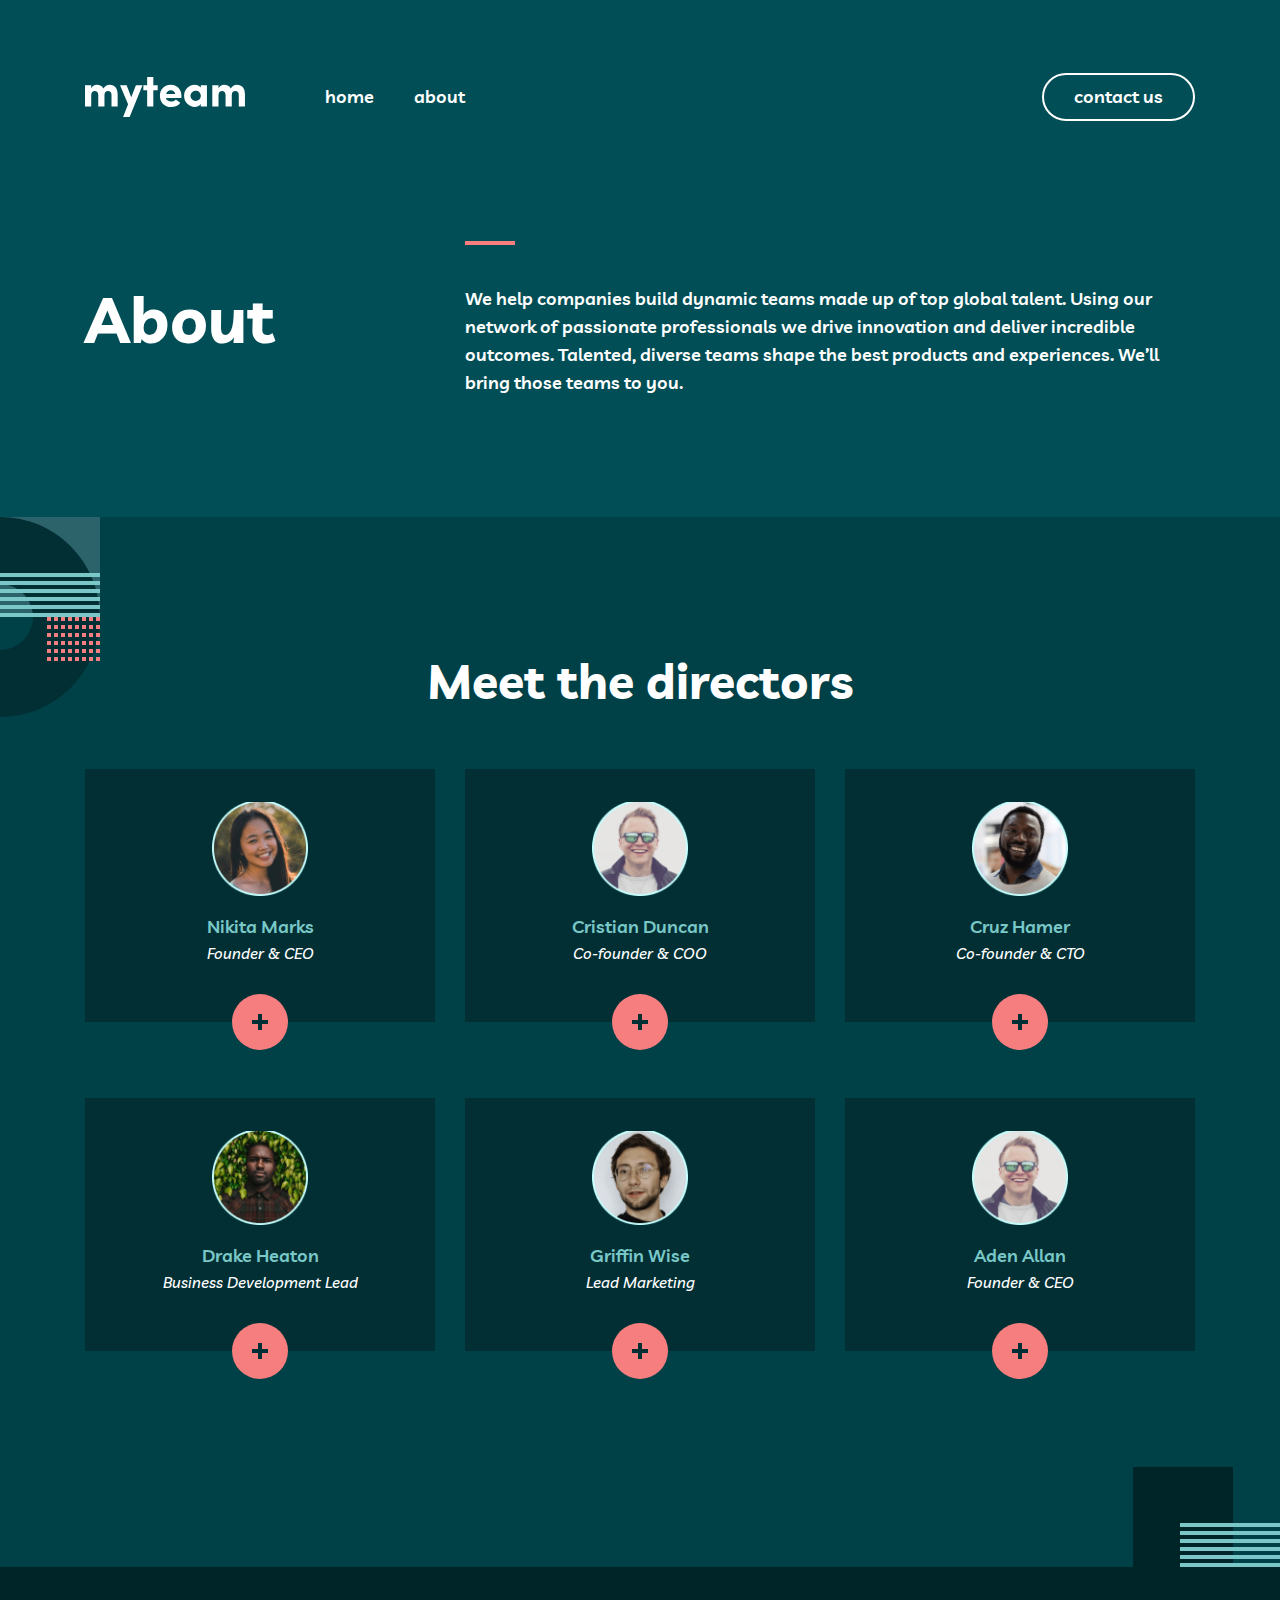
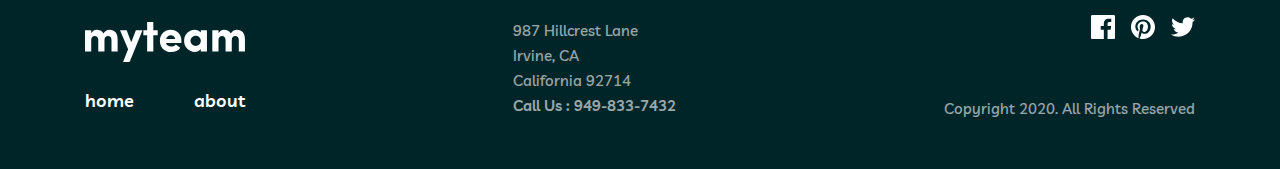
==== about.html @ 918272e1 "home an dabout done" ====
<!DOCTYPE html>
<html lang="en">
<head>
  <meta charset="UTF-8">
  <meta name="viewport" content="width=device-width, initial-scale=1.0">
  <link rel="stylesheet" href="css/styles.css">
  <title>myteam_about</title>
</head>
<body>
  <header class="site-header">
    <div class="container site-header__container">
      <a class="logo site-header__logo" href="index.html">
        <img class="logo__img" src="img/logo.svg" alt="my team logo" width="160" height="40">
      </a>

      <div class="site-header__opened-box">
        <nav class="sitenav">
          <ul class="sitenav__list">
            <li class="sitenav__item">
              <a href="index.html" class="sitenav__link">home</a>
            </li>
            <li class="sitenav__item">
              <a href="about.html" class="sitenav__link">about</a>
            </li>
          </ul>

          <a href="#" class="button button--light sitenav__contact-button">contact us</a>
        </nav>
      </div>

      <button class="site-header__humburger-button"></button>


    </div>

  </header>



<main class="site-main">
<section class="about-hero">
   <div class="container about-hero__container">
    <h2 class="about-hero__heading">About</h2>
    <p class="about-hero__text">We help companies build dynamic teams made up of top global talent. Using our network of passionate professionals we drive innovation and deliver incredible outcomes. Talented, diverse teams shape the best products and experiences. We’ll bring those teams to you.</p>
   </div>

</section>

<section class="directors">
<div class="container directors__container">
  <h2 class="directors__heading">Meet the directors</h2>

<ul class="directors__list">
<li class="directors__item director director--nikita">
  <p class="director__name">Nikita Marks</p>
  <p class="director__job">Founder & CEO</p>

  <div class="director__info">
    <p class="director__name director__name--info">Nikita Marks</p>
    <blockquote class="director__text">“Empowered teams create truly amazing products. Set the north star and let them follow it.”</blockquote>
    <ul class="director__socials-list">
      <li class="director__socials-item">
        <a href="#" class="director__socials-link">
        <img class="director__socials-img" src="img/twitter.svg" alt="twitter" width="24" height="20">
      </a>
    </li>
      <li class="director__socials-item">
        <a href="#" class="director__socials-link">
          <img class="director__socials-img" src="img/in.svg" alt="in" width="20" height="20">
        </a>
      </li>
    </ul>
  </div>
  <button class="director__button" aria-label="opening and closing button"></button>
</li>

<li class="directors__item director director--cristian">
  <p class="director__name">Cristian Duncan</p>
  <p class="director__job">Co-founder & COO</p>

  <div class="director__info">
    <p class="director__name director__name--info">Cristian Duncan</p>
    <blockquote class="director__text">“Empowered teams create truly amazing products. Set the north star and let them follow it.”</blockquote>
    <ul class="director__socials-list">
      <li class="director__socials-item">
        <a href="#" class="director__socials-link">
        <img class="director__socials-img" src="img/twitter.svg" alt="twitter" width="24" height="20">
      </a>
    </li>
      <li class="director__socials-item">
        <a href="#" class="director__socials-link">
          <img class="director__socials-img" src="img/in.svg" alt="in" width="20" height="20">
        </a>
      </li>
   </ul>
  </div>
  <button class="director__button" aria-label="opening and closing button"></button>
</li>

<li class="directors__item director director--cruz">
 <p class="director__name">Cruz Hamer</p>
  <p class="director__job">Co-founder & CTO</p>

  <div class="director__info">
    <p class="director__name director__name--info">Cruz Hamer</p>
    <blockquote class="director__text">“Empowered teams create truly amazing products. Set the north star and let them follow it.”</blockquote>
    <ul class="director__socials-list">
      <li class="director__socials-item">
        <a href="#" class="director__socials-link">
          <img class="director__socials-img" src="img/twitter.svg" alt="twitter" width="24" height="20">
        </a>
    </li>
      <li class="director__socials-item">
        <a href="#" class="director__socials-link">
          <img class="director__socials-img" src="img/in.svg" alt="in" width="20" height="20">
        </a>
      </li>
    </ul>
  </div>
  <button class="director__button" aria-label="opening and closing button"></button>
</li>

<li class="directors__item director director--drake">
  <p class="director__name">Drake Heaton</p>
  <p class="director__job">Business Development Lead</p>

  <div class="director__info">
    <p class="director__name director__name--info">Drake Heaton</p>
    <blockquote class="director__text">“Empowered teams create truly amazing products. Set the north star and let them follow it.”</blockquote>
    <ul class="director__socials-list">
      <li class="director__socials-item">
        <a href="#" class="director__socials-link">
          <img class="director__socials-img" src="img/twitter.svg" alt="twitter" width="24" height="20">
        </a>
      </li>
      <li class="director__socials-item">
        <a href="#" class="director__socials-link">
          <img class="director__socials-img" src="img/in.svg" alt="in" width="20" height="20">
        </a>
      </li>
    </ul>
  </div>
  <button class="director__button" aria-label="opening and closing button"></button>
</li>

<li class="directors__item director director--griffin">
  <p class="director__name">Griffin Wise</p>
  <p class="director__job">Lead Marketing</p>

  <div class="director__info">
    <p class="director__name director__name--info">Griffin Wise</p>
    <blockquote class="director__text">“Empowered teams create truly amazing products. Set the north star and let them follow it.”</blockquote>
    <ul class="director__socials-list">
      <li class="director__socials-item">
        <a href="#" class="director__socials-link">
          <img class="director__socials-img" src="img/twitter.svg" alt="twitter" width="24" height="20">
        </a>
      </li>
      <li class="director__socials-item">
        <a href="#" class="director__socials-link">
          <img class="director__socials-img" src="img/in.svg" alt="in" width="20" height="20">
        </a>
      </li>
    </ul>
  </div>
  <button class="director__button" aria-label="opening and closing button"></button>
</li>

<li class="directors__item director director--aden">
 <p class="director__name">Aden Allan</p>
  <p class="director__job">Founder & CEO</p>

  <div class="director__info">
    <p class="director__name director__name--info">Aden Allan</p>
    <blockquote class="director__text">“Empowered teams create truly amazing products. Set the north star and let them follow it.”</blockquote>
    <ul class="director__socials-list">
      <li class="director__socials-item">
      <a href="#" class="director__socials-link">
        <img class="director__socials-img" src="img/twitter.svg" alt="twitter" width="24" height="20">
      </a>
     </li>
     <li class="director__socials-item">
       <a href="#" class="director__socials-link">
         <img class="director__socials-img" src="img/in.svg" alt="in" width="20" height="20">
       </a>
     </li>
    </ul>
  </div>
  <button class="director__button" aria-label="opening and closing button"></button>
</li>
</ul>
</div>
</section>
</main>



  <footer class="site-footer">
    <div class="container site-footer__container">
      <div class="site-footer__left">
        <a class="logo site-footer__logo" href="index.html">
          <img class="logo__img site-footer__logo-img" src="img/logo.svg" alt="my team logo" width="160" height="40">
        </a>

        <ul class="site-footer__list">
          <li class="site-footer__item">
            <a href="#" class="site-footer__link">home</a>
          </li>
          <li class="site-footer__item">
            <a href="#" class="site-footer__link">about</a>
          </li>
        </ul>
      </div>
      <div class="site-footer__center">
        <address class="site-footer__address">987  Hillcrest Lane <br> Irvine, CA <br> California 92714</address>
        <a href="tel:9498337432" class="site-footer__tel-link">Call Us : 949-833-7432</a>
      </div>
      <div class="site-footer__right">
        <ul class="site-footer__socials-list socials">
          <li class="socials__item">
            <a class="socials__link" href="#">
            <img class="socials__img" src="img/facebook.svg" alt="facebook" width="24" height="24">
          </a>
          </li>
          <li class="socials__item">
            <a class="socials__link" href="#">
            <img class="socials__img" src="img/pinterest.svg" alt="pinterest" width="24" height="24">
          </a>
          </li>
          <li class="socials__item">
            <a class="socials__link" href="#">
            <img class="socials__img" src="img/twitter.svg" alt="twitter" width="24" height="24">
          </a>
          </li>
        </ul>
        <p class="site-footer__copyright">Copyright 2020. All Rights Reserved</p>
      </div>
    </div>
  </footer>

  <script>

    var elHumburgerButton = document.querySelector('.site-header__humburger-button');
    var elSiteHeader = document.querySelector('.site-header');

    elHumburgerButton.addEventListener('click', function () {
      elSiteHeader.classList.toggle('site-header--open');
    });

    var elDirectorButtons = document.querySelectorAll('.director__button');
    var elDirectors = document.querySelectorAll('.director');

    elDirectorButtons.forEach(function(elDirectorButton, index) {
      elDirectorButton.addEventListener('click', function () {
        elDirectors[index].classList.toggle('director--open');
      });
    });


  </script>

</body>
</html>
---- css/styles.css ----
/*! normalize.css v8.0.1 | MIT License | github.com/necolas/normalize.css */
/* Document
   ========================================================================== */
/**
 * 1. Correct the line height in all browsers.
 * 2. Prevent adjustments of font size after orientation changes in iOS.
 */
html {
  line-height: 1.15;
  /* 1 */
  -webkit-text-size-adjust: 100%;
  /* 2 */
}

/* Sections
   ========================================================================== */
/**
 * Remove the margin in all browsers.
 */
body {
  margin: 0;
}

/**
 * Render the `main` element consistently in IE.
 */
main {
  display: block;
}

/**
 * Correct the font size and margin on `h1` elements within `section` and
 * `article` contexts in Chrome, Firefox, and Safari.
 */
h1 {
  font-size: 2em;
  margin: 0.67em 0;
}

/* Grouping content
   ========================================================================== */
/**
 * 1. Add the correct box sizing in Firefox.
 * 2. Show the overflow in Edge and IE.
 */
hr {
  -webkit-box-sizing: content-box;
          box-sizing: content-box;
  /* 1 */
  height: 0;
  /* 1 */
  overflow: visible;
  /* 2 */
}

/**
 * 1. Correct the inheritance and scaling of font size in all browsers.
 * 2. Correct the odd `em` font sizing in all browsers.
 */
pre {
  font-family: monospace, monospace;
  /* 1 */
  font-size: 1em;
  /* 2 */
}

/* Text-level semantics
   ========================================================================== */
/**
 * Remove the gray background on active links in IE 10.
 */
a {
  background-color: transparent;
}

/**
 * 1. Remove the bottom border in Chrome 57-
 * 2. Add the correct text decoration in Chrome, Edge, IE, Opera, and Safari.
 */
abbr[title] {
  border-bottom: none;
  /* 1 */
  text-decoration: underline;
  /* 2 */
  -webkit-text-decoration: underline dotted;
          text-decoration: underline dotted;
  /* 2 */
}

/**
 * Add the correct font weight in Chrome, Edge, and Safari.
 */
b,
strong {
  font-weight: bolder;
}

/**
 * 1. Correct the inheritance and scaling of font size in all browsers.
 * 2. Correct the odd `em` font sizing in all browsers.
 */
code,
kbd,
samp {
  font-family: monospace, monospace;
  /* 1 */
  font-size: 1em;
  /* 2 */
}

/**
 * Add the correct font size in all browsers.
 */
small {
  font-size: 80%;
}

/**
 * Prevent `sub` and `sup` elements from affecting the line height in
 * all browsers.
 */
sub,
sup {
  font-size: 75%;
  line-height: 0;
  position: relative;
  vertical-align: baseline;
}

sub {
  bottom: -0.25em;
}

sup {
  top: -0.5em;
}

/* Embedded content
   ========================================================================== */
/**
 * Remove the border on images inside links in IE 10.
 */
img {
  border-style: none;
}

/* Forms
   ========================================================================== */
/**
 * 1. Change the font styles in all browsers.
 * 2. Remove the margin in Firefox and Safari.
 */
button,
input,
optgroup,
select,
textarea {
  font-family: inherit;
  /* 1 */
  font-size: 100%;
  /* 1 */
  line-height: 1.15;
  /* 1 */
  margin: 0;
  /* 2 */
}

/**
 * Show the overflow in IE.
 * 1. Show the overflow in Edge.
 */
button,
input {
  /* 1 */
  overflow: visible;
}

/**
 * Remove the inheritance of text transform in Edge, Firefox, and IE.
 * 1. Remove the inheritance of text transform in Firefox.
 */
button,
select {
  /* 1 */
  text-transform: none;
}

/**
 * Correct the inability to style clickable types in iOS and Safari.
 */
button,
[type="button"],
[type="reset"],
[type="submit"] {
  -webkit-appearance: button;
}

/**
 * Remove the inner border and padding in Firefox.
 */
button::-moz-focus-inner,
[type="button"]::-moz-focus-inner,
[type="reset"]::-moz-focus-inner,
[type="submit"]::-moz-focus-inner {
  border-style: none;
  padding: 0;
}

/**
 * Restore the focus styles unset by the previous rule.
 */
button:-moz-focusring,
[type="button"]:-moz-focusring,
[type="reset"]:-moz-focusring,
[type="submit"]:-moz-focusring {
  outline: 1px dotted ButtonText;
}

/**
 * Correct the padding in Firefox.
 */
fieldset {
  padding: 0.35em 0.75em 0.625em;
}

/**
 * 1. Correct the text wrapping in Edge and IE.
 * 2. Correct the color inheritance from `fieldset` elements in IE.
 * 3. Remove the padding so developers are not caught out when they zero out
 *    `fieldset` elements in all browsers.
 */
legend {
  -webkit-box-sizing: border-box;
          box-sizing: border-box;
  /* 1 */
  color: inherit;
  /* 2 */
  display: table;
  /* 1 */
  max-width: 100%;
  /* 1 */
  padding: 0;
  /* 3 */
  white-space: normal;
  /* 1 */
}

/**
 * Add the correct vertical alignment in Chrome, Firefox, and Opera.
 */
progress {
  vertical-align: baseline;
}

/**
 * Remove the default vertical scrollbar in IE 10+.
 */
textarea {
  overflow: auto;
}

/**
 * 1. Add the correct box sizing in IE 10.
 * 2. Remove the padding in IE 10.
 */
[type="checkbox"],
[type="radio"] {
  -webkit-box-sizing: border-box;
          box-sizing: border-box;
  /* 1 */
  padding: 0;
  /* 2 */
}

/**
 * Correct the cursor style of increment and decrement buttons in Chrome.
 */
[type="number"]::-webkit-inner-spin-button,
[type="number"]::-webkit-outer-spin-button {
  height: auto;
}

/**
 * 1. Correct the odd appearance in Chrome and Safari.
 * 2. Correct the outline style in Safari.
 */
[type="search"] {
  -webkit-appearance: textfield;
  /* 1 */
  outline-offset: -2px;
  /* 2 */
}

/**
 * Remove the inner padding in Chrome and Safari on macOS.
 */
[type="search"]::-webkit-search-decoration {
  -webkit-appearance: none;
}

/**
 * 1. Correct the inability to style clickable types in iOS and Safari.
 * 2. Change font properties to `inherit` in Safari.
 */
::-webkit-file-upload-button {
  -webkit-appearance: button;
  /* 1 */
  font: inherit;
  /* 2 */
}

/* Interactive
   ========================================================================== */
/*
 * Add the correct display in Edge, IE 10+, and Firefox.
 */
details {
  display: block;
}

/*
 * Add the correct display in all browsers.
 */
summary {
  display: list-item;
}

/* Misc
   ========================================================================== */
/**
 * Add the correct display in IE 10+.
 */
template {
  display: none;
}

/**
 * Add the correct display in IE 10.
 */
[hidden] {
  display: none;
}

@font-face {
  font-family: "Livvic";
  font-style: normal;
  font-weight: 500;
  src: url("../fonts/livvic-v5-latin-500.woff2") format("woff2"), url("../fonts/livvic-v5-latin-500.woff") format("woff");
}

@font-face {
  font-family: "Livvic";
  font-style: italic;
  font-weight: 500;
  src: local("Livvic Medium Italic"), local("Livvic-MediumItalic"), url("../fonts/livvic-v5-latin-500italic.woff2") format("woff2"), url("../fonts/livvic-v5-latin-500italic.woff") format("woff");
}

@font-face {
  font-family: "Livvic";
  font-style: normal;
  font-weight: 600;
  src: local("Livvic SemiBold"), local("Livvic-SemiBold"), url("../fonts/livvic-v5-latin-600.woff2") format("woff2"), url("../fonts/livvic-v5-latin-600.woff") format("woff");
}

@font-face {
  font-family: "Livvic";
  font-style: normal;
  font-weight: 700;
  src: local("Livvic Bold"), local("Livvic-Bold"), url("../fonts/livvic-v5-latin-700.woff2") format("woff2"), url("../fonts/livvic-v5-latin-700.woff") format("woff");
}

html {
  -webkit-box-sizing: border-box;
          box-sizing: border-box;
  scroll-behavior: smooth;
  height: 100%;
}

*,
*::before,
*::after {
  -webkit-box-sizing: inherit;
          box-sizing: inherit;
}

body {
  display: -webkit-box;
  display: -ms-flexbox;
  display: flex;
  -webkit-box-orient: vertical;
  -webkit-box-direction: normal;
      -ms-flex-direction: column;
          flex-direction: column;
  height: 100%;
  padding: 0;
  margin: 0;
  font-family: "Livvic", "Arial", sans-serif;
  font-size: 16px;
  line-height: 1.5;
  background-color: #014E56;
  color: #fff;
  font-weight: 600;
}

img {
  max-width: 100%;
  height: auto;
}

.visually-hidden {
  position: absolute;
  width: 1px;
  height: 1px;
  margin: -1px;
  border: 0;
  padding: 0;
  clip: rect(0 0 0 0);
  overflow: hidden;
}

.container {
  max-width: 1190px;
  padding-left: 40px;
  padding-right: 40px;
  margin-left: auto;
  margin-right: auto;
}

.site-header {
  padding-top: 73px;
  padding-bottom: 73px;
}

.site-header__container {
  display: -webkit-box;
  display: -ms-flexbox;
  display: flex;
  -webkit-box-align: center;
      -ms-flex-align: center;
          align-items: center;
}

.site-header__logo {
  margin-right: 80px;
}

.site-header__humburger-button {
  display: none;
}

.site-header__opened-box {
  -webkit-box-flex: 1;
      -ms-flex-positive: 1;
          flex-grow: 1;
}

@media only screen and (max-width: 800px) {
  .site-header {
    padding-top: 64px;
    padding-bottom: 64px;
  }
}

@media only screen and (max-width: 650px) {
  .site-header {
    padding-top: 48px;
    padding-bottom: 48px;
  }
  .site-header__opened-box {
    display: none;
  }
  .site-header__humburger-button {
    position: relative;
    z-index: 100;
    display: block;
    margin-left: auto;
    width: 20px;
    height: 20px;
    background-image: url("../img/humburger.svg");
    background-repeat: no-repeat;
    background-position: center center;
    padding: 0;
    border: 0;
    background-color: transparent;
  }
  .site-header__humburger-button::before {
    position: absolute;
    z-index: 102;
    top: -50%;
    left: -50%;
    width: 40px;
    height: 40px;
    background-color: transparent;
    content: "";
  }
  .site-header--open .site-header__opened-box {
    position: fixed;
    z-index: 50;
    top: 0;
    left: 0;
    display: block;
    background-color: rgba(0, 0, 0, 0.5);
    width: 100%;
    height: 100%;
  }
  .site-header--open .site-header__humburger-button {
    background-image: url("../img/close.svg");
  }
}

@media only screen and (max-width: 400px) {
  .site-header__container {
    padding-left: 24px;
    padding-right: 24px;
  }
}

.logo {
  /* min-width: 160px; */
  -ms-flex-negative: 0;
      flex-shrink: 0;
}

.logo:active {
  opacity: 0.7;
}

.logo__img {
  display: block;
  max-width: 160px;
  height: 40px;
}

@media only screen and (max-width: 800px) {
  .logo__img {
    width: 128px;
    height: 32px;
  }
}

.sitenav {
  -webkit-box-flex: 1;
      -ms-flex-positive: 1;
          flex-grow: 1;
  display: -webkit-box;
  display: -ms-flexbox;
  display: flex;
  -webkit-box-align: center;
      -ms-flex-align: center;
          align-items: center;
}

.sitenav__list {
  display: -webkit-box;
  display: -ms-flexbox;
  display: flex;
  -webkit-box-align: center;
      -ms-flex-align: center;
          align-items: center;
  padding: 0;
  margin: 0;
  list-style-type: none;
}

.sitenav__item + .sitenav__item {
  margin-left: 40px;
}

.sitenav__link {
  color: #fff;
  text-transform: lowercase;
  text-decoration: none;
  font-size: 18px;
  line-height: 28px;
}

.sitenav__link:hover {
  color: #F67E7E;
}

.sitenav__link:active {
  opacity: 0.7;
}

.sitenav__contact-button {
  margin-left: auto;
}

@media only screen and (max-width: 600px) {
  .site-header--open .sitenav {
    position: fixed;
    z-index: 49;
    top: 0;
    right: 0;
    width: 68%;
    height: 100%;
    -webkit-box-orient: vertical;
    -webkit-box-direction: normal;
        -ms-flex-direction: column;
            flex-direction: column;
    -webkit-box-align: start;
        -ms-flex-align: start;
            align-items: start;
    background-color: #2C6269;
    padding-top: 112px;
    padding-left: 48px;
    padding-right: 48px;
  }
  .site-header--open .sitenav__list {
    -webkit-box-orient: vertical;
    -webkit-box-direction: normal;
        -ms-flex-direction: column;
            flex-direction: column;
    margin-bottom: 36px;
  }
  .site-header--open .sitenav__item + .sitenav__item {
    margin-left: 0;
  }
  .site-header--open .sitenav__item:not(:last-child) {
    margin-bottom: 24px;
  }
  .site-header--open .sitenav__contact-button {
    margin-left: 0;
  }
}

.hero {
  padding-top: 56px;
  padding-bottom: 250px;
  background-image: url("../../img/hero-b.svg"), url("../../img/hero-r.svg");
  background-repeat: no-repeat;
  background-position: calc(50% - 759px) calc(50% - 100px), calc(50% + 375px) calc(50% + 250px);
}

.hero__container {
  display: -webkit-box;
  display: -ms-flexbox;
  display: flex;
  -webkit-box-align: end;
      -ms-flex-align: end;
          align-items: flex-end;
  -webkit-box-pack: justify;
      -ms-flex-pack: justify;
          justify-content: space-between;
}

.hero__heading {
  max-width: 535px;
  margin: 0;
  font-size: 100px;
  line-height: 100px;
}

.hero__heading-red {
  color: #F67E7E;
}

.hero__text {
  max-width: 445px;
  margin: 0;
  font-weight: 600;
  font-size: 18px;
  line-height: 28px;
}

.hero__text::before {
  display: block;
  width: 50px;
  height: 4px;
  background-color: #79C8C7;
  margin-bottom: 79px;
  content: "";
}

@media only screen and (max-width: 1200px) {
  .hero__heading {
    font-size: 80px;
    line-height: 1;
    margin-right: 30px;
  }
  .hero__text::before {
    margin-bottom: 30px;
  }
}

@media only screen and (max-width: 1000px) {
  .hero {
    padding-top: 48px;
    background-position: calc(50% - 759px) calc(50% - 100px), center bottom -100px;
  }
  .hero__container {
    -webkit-box-orient: vertical;
    -webkit-box-direction: normal;
        -ms-flex-direction: column;
            flex-direction: column;
    -webkit-box-pack: center;
        -ms-flex-pack: center;
            justify-content: center;
    -webkit-box-align: center;
        -ms-flex-align: center;
            align-items: center;
  }
  .hero__heading {
    max-width: 683px;
    font-size: 64px;
    line-height: 56px;
    text-align: center;
    margin-bottom: 30px;
  }
  .hero__text {
    max-width: 80%;
    text-align: center;
  }
  .hero__text::before {
    display: none;
  }
}

@media only screen and (max-width: 700px) {
  .hero__heading {
    margin-bottom: 24px;
  }
  .hero__text {
    max-width: 457px;
  }
}

.build {
  position: relative;
  z-index: 1;
  padding-top: 140px;
  padding-bottom: 140px;
  background-color: #012F34;
  background-image: url("../../img/build-bg.svg");
  background-position: calc(50% + 760px) calc(50% + 190px);
  background-repeat: no-repeat;
  background-size: 200px 244px;
}

.build__container {
  display: -webkit-box;
  display: -ms-flexbox;
  display: flex;
  -webkit-box-align: start;
      -ms-flex-align: start;
          align-items: flex-start;
  -webkit-box-pack: justify;
      -ms-flex-pack: justify;
          justify-content: space-between;
  padding-top: 56px;
}

.build__heading {
  max-width: 445px;
  margin: 0;
  font-size: 48px;
  line-height: 48px;
}

.build__heading::before {
  position: absolute;
  z-index: 1;
  top: 140px;
  display: block;
  width: 50px;
  height: 4px;
  background-color: #F67E7E;
  content: "";
}

.build__list {
  margin: 0;
  padding: 0;
  list-style-type: none;
}

.build__item {
  max-width: 540px;
}

.build__item:not(:last-child) {
  margin-bottom: 32px;
}

@media only screen and (max-width: 1120px) {
  .build {
    padding-top: 100px;
    background-position: calc(50% + 383px) top;
  }
  .build__container {
    -webkit-box-orient: vertical;
    -webkit-box-direction: normal;
        -ms-flex-direction: column;
            flex-direction: column;
    -webkit-box-pack: center;
        -ms-flex-pack: center;
            justify-content: center;
    -webkit-box-align: center;
        -ms-flex-align: center;
            align-items: center;
    padding-top: 32px;
    padding-left: 97px;
    padding-right: 97px;
  }
  .build__heading {
    max-width: 100%;
    font-size: 32px;
    line-height: 32px;
    margin-bottom: 64px;
    text-align: center;
  }
  .build__heading::before {
    top: 100px;
  }
  .build__list {
    display: -webkit-box;
    display: -ms-flexbox;
    display: flex;
    -webkit-box-orient: vertical;
    -webkit-box-direction: normal;
        -ms-flex-direction: column;
            flex-direction: column;
    -webkit-box-pack: center;
        -ms-flex-pack: center;
            justify-content: center;
    -webkit-box-align: center;
        -ms-flex-align: center;
            align-items: center;
    max-width: 100%;
  }
  .build__item {
    max-width: 573px;
  }
}

@media only screen and (max-width: 800px) {
  .build__container {
    padding-left: 50px;
    padding-right: 50px;
  }
  .build__heading {
    max-width: 445px;
    font-size: 32px;
    line-height: 32px;
    text-align: left;
  }
  .build__heading::before {
    top: 100px;
  }
  .build__list {
    display: -webkit-box;
    display: -ms-flexbox;
    display: flex;
    -webkit-box-orient: vertical;
    -webkit-box-direction: normal;
        -ms-flex-direction: column;
            flex-direction: column;
    -webkit-box-pack: center;
        -ms-flex-pack: center;
            justify-content: center;
    -webkit-box-align: center;
        -ms-flex-align: center;
            align-items: center;
    max-width: 100%;
    -ms-flex-item-align: end;
        align-self: flex-end;
  }
  .build__item {
    max-width: 573px;
  }
}

@media only screen and (max-width: 750px) {
  .build {
    padding-top: 64px;
    padding-bottom: 64px;
  }
  .build__container {
    -webkit-box-pack: center;
        -ms-flex-pack: center;
            justify-content: center;
    padding-left: 24px;
    padding-right: 24px;
  }
  .build__heading::before {
    top: 64px;
  }
  .build__list {
    -ms-flex-item-align: center;
        -ms-grid-row-align: center;
        align-self: center;
    max-width: 327px;
  }
}

@media only screen and (max-width: 500px) {
  .build__heading {
    max-width: 240px;
  }
  .build__heading::before {
    top: 64px;
  }
  .build__item:not(:last-child) {
    margin-bottom: 48px;
  }
}

.info {
  display: -webkit-box;
  display: -ms-flexbox;
  display: flex;
  font-size: 15px;
  line-height: 25px;
}

.info::before {
  display: inline-block;
  width: 72px;
  height: 72px;
  background-repeat: no-repeat;
  background-position: center center;
  margin-right: 23px;
  content: "";
}

.info--expert::before {
  background-image: url("../img/expert.svg");
}

.info--easy::before {
  background-image: url("../img/easy.svg");
}

.info--productivity::before {
  background-image: url("../img/productivity.svg");
}

.info__wrapper {
  max-width: 445px;
}

.info__heading {
  margin-top: 0;
  margin-bottom: 16px;
  color: #F67E7E;
}

.info__text {
  margin-top: 0;
  margin-bottom: 0;
  font-weight: 600;
  font-size: 15px;
  line-height: 25px;
}

@media only screen and (max-width: 750px) {
  .info {
    -webkit-box-orient: vertical;
    -webkit-box-direction: normal;
        -ms-flex-direction: column;
            flex-direction: column;
    -webkit-box-align: center;
        -ms-flex-align: center;
            align-items: center;
    -webkit-box-pack: center;
        -ms-flex-pack: center;
            justify-content: center;
    text-align: center;
  }
}

.stories {
  padding-top: 140px;
  padding-bottom: 140px;
  background-color: #004047;
  background-image: url("../../img/stories-bgt.svg"), url("../../img/stories-bgb.svg");
  background-repeat: no-repeat;
  background-position: calc(50% - 686px) calc(50% - 325px), calc(50% + 660px) calc(50% + 373px);
}

.stories__heading {
  max-width: 932px;
  margin-top: 0;
  margin-bottom: 56px;
  margin-right: auto;
  margin-left: auto;
  font-weight: bold;
  font-size: 48px;
  line-height: 48px;
  text-align: center;
}

.stories__heading-blue {
  color: #79C8C7;
}

.stories__list {
  display: -webkit-box;
  display: -ms-flexbox;
  display: flex;
  -webkit-box-align: center;
      -ms-flex-align: center;
          align-items: center;
  -webkit-box-pack: center;
      -ms-flex-pack: center;
          justify-content: center;
  margin: 0;
  padding: 0;
  list-style-type: none;
}

.stories__item {
  max-width: 350px;
  margin-right: 15px;
  margin-left: 15px;
}

@media only screen and (max-width: 1440px) {
  .stories {
    background-position: left top, right bottom -100px;
  }
}

@media only screen and (max-width: 1200px) {
  .stories {
    background-position: left top, right bottom -100px;
  }
  .stories__list {
    -webkit-box-orient: vertical;
    -webkit-box-direction: normal;
        -ms-flex-direction: column;
            flex-direction: column;
  }
  .stories__item {
    max-width: 70%;
  }
}

@media only screen and (max-width: 900px) {
  .stories__heading {
    font-size: 32px;
    line-height: 32px;
  }
  .stories__item {
    max-width: 573px;
  }
  .stories__item:not(:last-child) {
    margin-bottom: 48px;
  }
}

@media only screen and (max-width: 600px) {
  .stories {
    padding-bottom: 164px;
  }
  .stories__container {
    padding-left: 24px;
    padding-right: 24px;
  }
}

.demo {
  padding-top: 76px;
  padding-bottom: 76px;
  background-color: #F67E7E;
  background-image: url("../img/demo-bg.svg");
  background-repeat: no-repeat;
  background-position: calc(50% - 660px) calc(50% + 80px);
}

.demo__container {
  display: -webkit-box;
  display: -ms-flexbox;
  display: flex;
  -webkit-box-align: center;
      -ms-flex-align: center;
          align-items: center;
  -webkit-box-pack: justify;
      -ms-flex-pack: justify;
          justify-content: space-between;
}

.demo__heading {
  margin: 0;
  padding-left: 50px;
  font-size: 48px;
  line-height: 48px;
  color: #012F34;
}

@media only screen and (max-width: 1440px) {
  .demo {
    background-position: left bottom -100px;
  }
}

@media only screen and (max-width: 800px) {
  .demo {
    padding-top: 83px;
    padding-bottom: 83px;
    background-position: left bottom -130px;
  }
  .demo__container {
    -webkit-box-orient: vertical;
    -webkit-box-direction: normal;
        -ms-flex-direction: column;
            flex-direction: column;
    -webkit-box-align: center;
        -ms-flex-align: center;
            align-items: center;
    -webkit-box-pack: center;
        -ms-flex-pack: center;
            justify-content: center;
  }
  .demo__heading {
    padding: 0;
    font-size: 32px;
    line-height: 32px;
    margin-bottom: 24px;
  }
}

@media only screen and (max-width: 600px) {
  .demo__heading {
    padding: 0;
    margin-bottom: 24px;
    text-align: center;
  }
}

.story {
  display: -webkit-box;
  display: -ms-flexbox;
  display: flex;
  -webkit-box-orient: vertical;
  -webkit-box-direction: normal;
      -ms-flex-direction: column;
          flex-direction: column;
  -webkit-box-align: center;
      -ms-flex-align: center;
          align-items: center;
  -webkit-box-pack: center;
      -ms-flex-pack: center;
          justify-content: center;
  padding-top: 36px;
  text-align: center;
  background-image: url("../../img/nail.svg");
  background-repeat: no-repeat;
  background-position: center top;
  background-size: 67px 56px;
}

.story::after {
  width: 65px;
  height: 65px;
  background-repeat: no-repeat;
  background-position: center center;
  content: "";
}

.story--kady::after {
  background-image: url("../img/kady.png");
}

.story--aiysha::after {
  background-image: url("../img/aiysha.png");
}

.story--arthur::after {
  background-image: url("../img/arthur.png");
}

.story__text {
  margin: 0;
  margin-bottom: 24px;
  font-weight: 600;
  font-size: 15px;
  line-height: 25px;
}

.story__name {
  margin-top: 0;
  margin-bottom: 2px;
  font-weight: bold;
  font-size: 18px;
  line-height: 28px;
  color: #79C8C7;
}

.story__job {
  margin: 0;
  font-style: italic;
  font-weight: 500;
  font-size: 13px;
  line-height: 18px;
  margin-bottom: 32px;
}

@media only screen and (max-width: 700px) {
  .story__text {
    margin-bottom: 16px;
  }
  .story__job {
    margin-bottom: 16px;
  }
}

.about-hero {
  padding-top: 47px;
  padding-bottom: 120px;
  background-image: url("../img/about-hero.svg");
  background-repeat: no-repeat;
  background-position: calc(50% + 770px) bottom;
}

.about-hero__container {
  display: -webkit-box;
  display: -ms-flexbox;
  display: flex;
  -webkit-box-align: center;
      -ms-flex-align: center;
          align-items: center;
  -webkit-box-pack: justify;
      -ms-flex-pack: justify;
          justify-content: space-between;
}

.about-hero__heading {
  margin: 0;
  font-size: 64px;
  line-height: 100px;
}

.about-hero__text {
  max-width: 730px;
  margin: 0;
  font-size: 18px;
  line-height: 28px;
}

.about-hero__text::before {
  display: block;
  width: 50px;
  height: 4px;
  background-color: #F67E7E;
  margin-bottom: 40px;
  content: "";
}

@media only screen and (max-width: 1050px) {
  .about-hero__container {
    -webkit-box-orient: vertical;
    -webkit-box-direction: normal;
        -ms-flex-direction: column;
            flex-direction: column;
    text-align: center;
  }
  .about-hero__text {
    display: -webkit-box;
    display: -ms-flexbox;
    display: flex;
    -webkit-box-orient: vertical;
    -webkit-box-direction: normal;
        -ms-flex-direction: column;
            flex-direction: column;
    -webkit-box-align: center;
        -ms-flex-align: center;
            align-items: center;
    -webkit-box-pack: center;
        -ms-flex-pack: center;
            justify-content: center;
  }
  .about-hero__text::before {
    margin-bottom: 15px;
  }
}

@media only screen and (max-width: 800px) {
  .about-hero__heading {
    font-size: 64px;
    line-height: 56px;
    margin-bottom: 24px;
  }
  .about-hero__text {
    max-width: 457px;
    font-size: 15px;
    -ms-flex-negative: 28px;
        flex-shrink: 28px;
  }
  .about-hero__text::before {
    display: none;
  }
}

.directors {
  padding-top: 140px;
  padding-bottom: 140px;
  background-color: #004047;
  background-image: url("../../img/director-top.svg"), url("../../img/stories-bgt.svg");
  background-repeat: no-repeat;
  background-position: calc(50% - 759px) calc(50% - 425px), calc(50% + 690px) calc(50% + 475px);
  background-size: 200px 200px, 147px 100px;
}

.directors__heading {
  margin-top: 0;
  margin-bottom: 64px;
  font-size: 48px;
  line-height: 48px;
  text-align: center;
}

.directors__list {
  display: -webkit-box;
  display: -ms-flexbox;
  display: flex;
  -webkit-box-align: center;
      -ms-flex-align: center;
          align-items: center;
  -webkit-box-pack: center;
      -ms-flex-pack: center;
          justify-content: center;
  -ms-flex-wrap: wrap;
      flex-wrap: wrap;
  margin: 0;
  padding: 0;
  list-style-type: none;
  margin-left: -15px;
  margin-right: -15px;
}

.directors__item {
  width: 350px;
  margin-right: 15px;
  margin-left: 15px;
  margin-bottom: 76px;
}

@media only screen and (max-width: 1550px) {
  .directors {
    background-position: left -100px top, right bottom;
  }
}

@media only screen and (max-width: 800px) {
  .directors {
    padding-top: 100px;
    padding-bottom: 100px;
  }
  .directors__heading {
    font-size: 32px;
    line-height: 32px;
  }
}

@media only screen and (min-width: 768px) and (max-width: 800px) {
  .directors__item {
    width: 281px;
    margin-right: 6px;
    margin-left: 5px;
  }
}

@media only screen and (max-width: 500px) {
  .directors {
    padding-top: 88px;
    padding-bottom: 88px;
    background-position: left -100px top -100px, right bottom;
  }
  .directors__item {
    margin-bottom: 52px;
  }
  .directors__container {
    padding-left: 24px;
    padding-right: 24px;
  }
}

.director {
  position: relative;
  z-index: 1;
  display: -webkit-box;
  display: -ms-flexbox;
  display: flex;
  -webkit-box-orient: vertical;
  -webkit-box-direction: normal;
      -ms-flex-direction: column;
          flex-direction: column;
  -webkit-box-align: center;
      -ms-flex-align: center;
          align-items: center;
  -webkit-box-pack: center;
      -ms-flex-pack: center;
          justify-content: center;
  background-color: #012F34;
  padding-top: 32px;
  padding-bottom: 56px;
  padding-right: 24px;
  padding-left: 24px;
  text-align: center;
}

.director::before {
  display: block;
  width: 96px;
  height: 96px;
  margin-bottom: 16px;
  background-image: url("../img/nikita.png");
  background-position: center center;
  background-size: contain;
  background-repeat: no-repeat;
  content: "";
}

.director--nikita::before {
  background-image: url("../img/nikita.png");
}

.director--cristian::before {
  background-image: url("../img/cristian.png");
}

.director--cruz::before {
  background-image: url("../img/cruz.png");
}

.director--drake::before {
  background-image: url("../img/drake.png");
}

.director--griffin::before {
  background-image: url("../img/driffin.png");
}

.director--aden::before {
  background-image: url("../img/cristian.png");
}

.director__name {
  margin: 0;
  font-size: 18px;
  line-height: 28px;
  color: #79C8C7;
  text-align: center;
}

.director__job {
  margin: 0;
  font-style: italic;
  font-weight: 500;
  font-size: 15px;
  line-height: 25px;
}

.director__button {
  position: absolute;
  z-index: 5;
  top: 100%;
  left: 50%;
  -webkit-transform: translate(-50%, -50%);
          transform: translate(-50%, -50%);
  width: 56px;
  height: 56px;
  background-color: #F67E7E;
  border: none;
  border-radius: 50%;
  background-image: url("../../img/plus.svg");
  background-position: center center;
  background-size: 16px 16px;
  background-repeat: no-repeat;
}

.director__button:focus {
  outline: 0;
}

.director--open .director__info {
  display: block;
}

.director--open .director__button {
  background-color: #79C8C7;
  -webkit-transform: translate(-50%, -50%) rotate(45deg);
          transform: translate(-50%, -50%) rotate(45deg);
}

.director__info {
  display: none;
  position: absolute;
  z-index: 3;
  top: 0;
  left: 0;
  height: 100%;
  width: 100%;
  background-color: #012F34;
  padding-top: 35px;
  padding-bottom: 63px;
  padding-left: 24px;
  padding-right: 24px;
}

.director__name--info {
  margin-bottom: 8px;
}

.director__text {
  max-width: 254px;
  margin: 0;
  margin-bottom: 16px;
  margin-right: auto;
  margin-left: auto;
}

.director__socials-list {
  display: -webkit-box;
  display: -ms-flexbox;
  display: flex;
  -webkit-box-align: center;
      -ms-flex-align: center;
          align-items: center;
  -webkit-box-pack: center;
      -ms-flex-pack: center;
          justify-content: center;
  margin: 0;
  padding: 0;
  list-style-type: none;
}

.director__socials-item:not(:last-child) {
  margin-right: 16px;
}

.director__socials-img {
  width: 24px;
  height: 20px;
}

.site-footer {
  padding-top: 48px;
  padding-bottom: 48px;
  background-color: #002529;
}

.site-footer__container {
  display: -webkit-box;
  display: -ms-flexbox;
  display: flex;
  -webkit-box-align: center;
      -ms-flex-align: center;
          align-items: center;
  -webkit-box-pack: justify;
      -ms-flex-pack: justify;
          justify-content: space-between;
  -ms-flex-wrap: wrap;
      flex-wrap: wrap;
}

.site-footer__left {
  max-width: 160px;
}

.site-footer__logo {
  display: block;
  margin-bottom: 25px;
}

.site-footer__list {
  display: -webkit-box;
  display: -ms-flexbox;
  display: flex;
  -webkit-box-pack: justify;
      -ms-flex-pack: justify;
          justify-content: space-between;
  margin: 0;
  padding: 0;
  list-style-type: none;
}

.site-footer__link {
  font-weight: 600;
  font-size: 18px;
  line-height: 28px;
  color: #FFFFFF;
  text-decoration: none;
}

.site-footer__center {
  max-width: 190px;
  font-weight: 600;
  font-size: 15px;
  line-height: 25px;
  opacity: 0.6;
  margin-left: 20px;
}

.site-footer__address {
  font-weight: normal;
  font-style: normal;
}

.site-footer__tel-link {
  color: #FFFFFF;
  text-decoration: none;
  font-style: normal;
}

.site-footer__right {
  max-width: 255px;
  display: -webkit-box;
  display: -ms-flexbox;
  display: flex;
  -webkit-box-orient: vertical;
  -webkit-box-direction: normal;
      -ms-flex-direction: column;
          flex-direction: column;
  -webkit-box-align: end;
      -ms-flex-align: end;
          align-items: flex-end;
  margin-left: 20px;
}

.site-footer__socials-list {
  margin: 0;
  padding: 0;
  list-style-type: none;
  margin-bottom: 51px;
}

.site-footer__copyright {
  margin: 0;
  font-weight: 500;
  font-size: 15px;
  line-height: 25px;
  text-align: right;
  color: #FFFFFF;
  opacity: 0.6;
}

@media only screen and (max-width: 800px) {
  .site-footer {
    padding-top: 56px;
    padding-bottom: 56px;
    font-size: 15px;
    line-height: 25px;
  }
}

@media only screen and (max-width: 780px) {
  .site-footer__container {
    -ms-flex-wrap: wrap;
        flex-wrap: wrap;
  }
  .site-footer__right {
    min-width: 100%;
    -webkit-box-orient: horizontal;
    -webkit-box-direction: normal;
        -ms-flex-direction: row;
            flex-direction: row;
    -webkit-box-align: center;
        -ms-flex-align: center;
            align-items: center;
    -webkit-box-pack: justify;
        -ms-flex-pack: justify;
            justify-content: space-between;
    margin-top: 32px;
    margin-left: 0;
  }
  .site-footer__socials-list {
    margin-bottom: 0;
  }
}

@media only screen and (max-width: 500px) {
  .site-footer__container {
    -webkit-box-orient: vertical;
    -webkit-box-direction: normal;
        -ms-flex-direction: column;
            flex-direction: column;
    -webkit-box-pack: center;
        -ms-flex-pack: center;
            justify-content: center;
  }
}

.socials {
  display: -webkit-box;
  display: -ms-flexbox;
  display: flex;
  -webkit-box-align: center;
      -ms-flex-align: center;
          align-items: center;
}

.socials__item:not(:last-child) {
  margin-right: 16px;
}

.button {
  display: inline-block;
  vertical-align: baseline;
  padding: 8px 30px;
  border: 2px solid transparent;
  border-radius: 24px;
  font-size: 18px;
  line-height: 28px;
  text-transform: lowercase;
  text-decoration: none;
  text-align: center;
  white-space: nowrap;
}

.button:active {
  opacity: 0.7;
}

/* Light button */
.button--light {
  border-color: #fff;
  color: #fff;
}

.button--light:hover {
  background-color: #fff;
  color: #002529;
}

.button--light[disabled],
.button--light.disabled {
  opacity: 0.25;
  background-color: transparent;
  color: #fff;
  pointer-events: none;
}

/* Dark button */
.button--dark {
  border-color: #012F34;
  color: #012F34;
}

.button--dark:hover {
  background-color: #012F34;
  color: #fff;
}

.button--dark[disabled],
.button--dark.disabled {
  opacity: 0.25;
  background-color: transparent;
  color: #012F34;
  pointer-events: none;
}

/* Secondary button */
.button--secondary {
  background-color: #fff;
  border-color: #fff;
  color: #002529;
}

.button--secondary:hover {
  border-color: #79C8C7;
  background-color: #79C8C7;
  color: #002529;
}

.button--secondary[disabled],
.button--secondary.disabled {
  opacity: 0.25;
  background-color: #79C8C7;
  color: #002529;
  pointer-events: none;
}
/*# sourceMappingURL=styles.css.map */
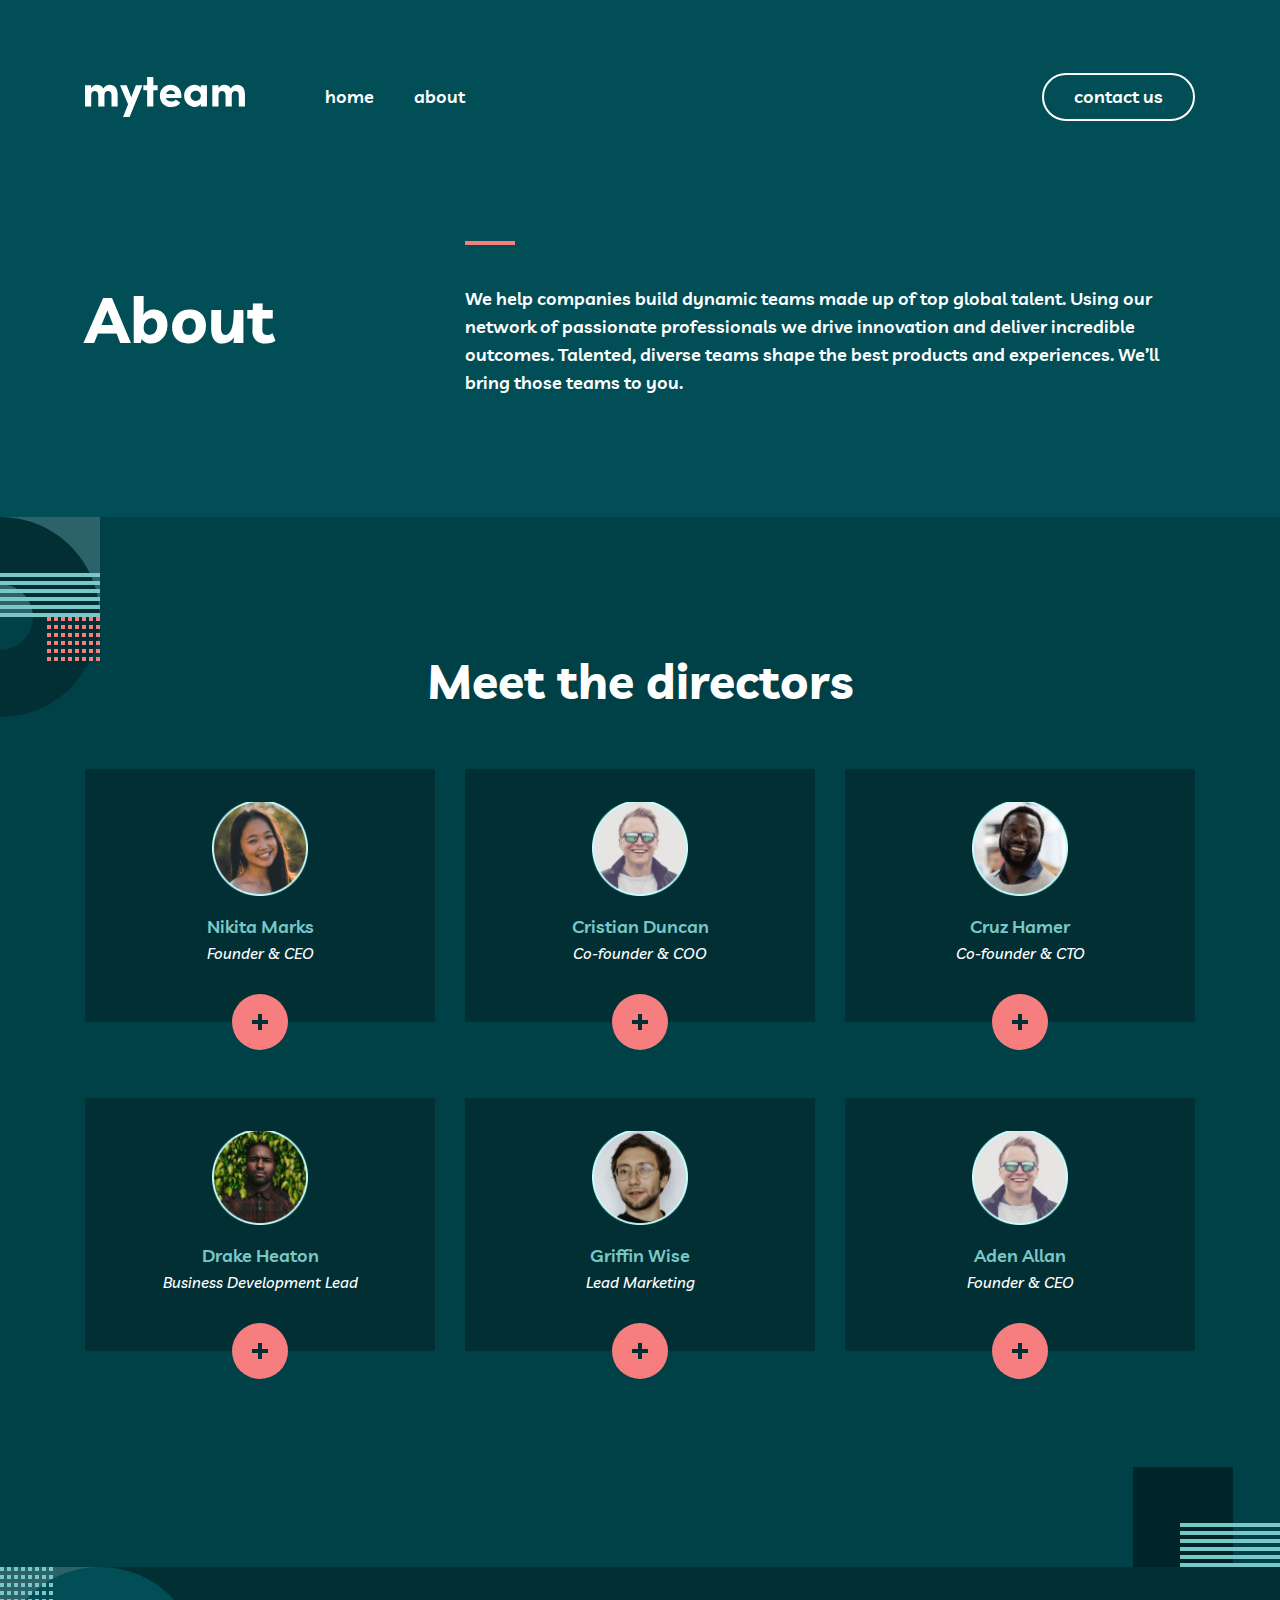
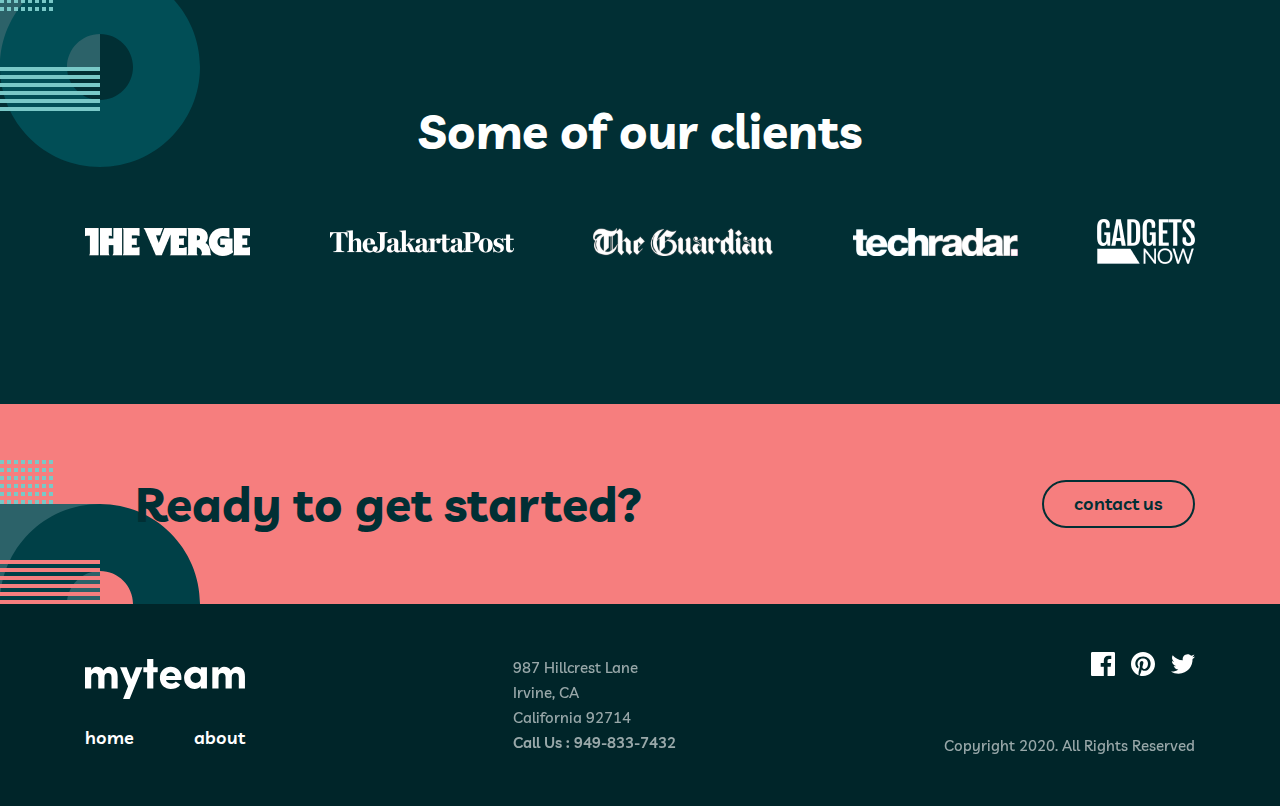
==== commit 7e4cf75d: "contact us and clients section" ====
--- a/about.html
+++ b/about.html
@@ -24,7 +24,7 @@
             </li>
           </ul>
 
-          <a href="#" class="button button--light sitenav__contact-button">contact us</a>
+          <a href="contact.html" class="button button--light sitenav__contact-button">contact us</a>
         </nav>
       </div>
 
@@ -190,6 +190,45 @@
 </li>
 </ul>
 </div>
+</section>
+
+<section class="clients">
+  <div class="container clients__container">
+    <h2 class="clients__heading">Some of our clients</h2>
+    <ul class="clients__list">
+      <li class="clients__item">
+        <a class="clients__link" href="#">
+          <img class="clients__img" src="img/verge.png" alt="verge" width="165" height="28">
+        </a>
+      </li>
+      <li class="clients__item">
+        <a class="clients__link" href="#">
+          <img class="clients__img" src="img/jakarta.png" alt="jakarta" width="180" height="28">
+        </a>
+      </li>
+      <li class="clients__item">
+        <a class="clients__link" href="#">
+          <img  class="clients__img" src="img/guardian.svg" alt="the guardian" width="180" height="28">
+        </a>
+      </li>
+      <li class="clients__item">
+        <a class="clients__link" href="#">
+          <img class="clients__img" src="img/techradar.svg" alt="techradar" width="165" height="28">
+        </a>
+      </li>
+      <li class="clients__item">
+        <a class="clients__link" href="#">
+          <img class="clients__img" src="img/gadgets-now.png" alt="gadgets" width="100" height="28">
+        </a>
+      </li>
+    </ul>
+  </div>
+</section>
+<section class="demo">
+  <div class="container demo__container">
+    <h2 class="demo__heading">Ready to get started?</h2>
+    <a href="#" class="button button--dark">contact us</a>
+  </div>
 </section>
 </main>
 
--- a/css/styles.css
+++ b/css/styles.css
@@ -426,6 +426,13 @@
   margin-right: auto;
 }
 
+@media only screen and (max-width: 500px) {
+  .container {
+    padding-left: 24px;
+    padding-right: 24px;
+  }
+}
+
 .site-header {
   padding-top: 73px;
   padding-bottom: 73px;
@@ -535,6 +542,15 @@
   .logo__img {
     width: 128px;
     height: 32px;
+  }
+}
+
+@media only screen and (max-width: 500px) {
+  .logo__img {
+    width: 96px;
+    height: 24px;
+    margin-right: auto;
+    margin-left: auto;
   }
 }
 
@@ -605,6 +621,10 @@
     padding-top: 112px;
     padding-left: 48px;
     padding-right: 48px;
+    background-image: url("../../img/nav-bg.svg");
+    background-repeat: no-repeat;
+    background-position: right -100px bottom;
+    background-size: 200px 200px;
   }
   .site-header--open .sitenav__list {
     -webkit-box-orient: vertical;
@@ -1535,6 +1555,315 @@
   height: 20px;
 }
 
+.clients {
+  padding-top: 140px;
+  padding-bottom: 140px;
+  background-color: #012F34;
+  background-image: url("../../img/clients.svg");
+  background-repeat: no-repeat;
+  background-position: left top;
+  background-size: 200px 200px;
+}
+
+.clients__heading {
+  margin-top: 0;
+  margin-bottom: 64px;
+  font-size: 48px;
+  line-height: 48px;
+  text-align: center;
+}
+
+.clients__list {
+  display: -webkit-box;
+  display: -ms-flexbox;
+  display: flex;
+  -webkit-box-align: center;
+      -ms-flex-align: center;
+          align-items: center;
+  -webkit-box-pack: justify;
+      -ms-flex-pack: justify;
+          justify-content: space-between;
+  margin: 0;
+  padding: 0;
+  list-style-type: none;
+}
+
+.clients__img {
+  display: block;
+  width: auto;
+  height: auto;
+}
+
+@media only screen and (min-width: 600px) and (max-width: 950px) {
+  .clients {
+    background-position: left top -100px;
+  }
+  .clients__heading {
+    font-size: 32px;
+    line-height: 32px;
+  }
+  .clients__img {
+    width: 100px;
+    height: 20px;
+  }
+  .clients__item:nth-child(5n) .clients__img {
+    width: 50px;
+  }
+}
+
+@media only screen and (max-width: 600px) {
+  .clients {
+    background-position: left -100px top -100px;
+  }
+  .clients__container {
+    padding-left: 24px;
+    padding-right: 24px;
+  }
+  .clients__heading {
+    width: 100%;
+    font-size: 32px;
+    line-height: 32px;
+  }
+  .clients__list {
+    -webkit-box-orient: vertical;
+    -webkit-box-direction: normal;
+        -ms-flex-direction: column;
+            flex-direction: column;
+  }
+  .clients__item:nth-child(5n) .clients__img {
+    width: 90px;
+    height: 45px;
+  }
+  .clients__item:not(:last-child) {
+    margin-bottom: 50px;
+  }
+  .clients__img {
+    width: 165px;
+    height: 30px;
+  }
+}
+
+.contact {
+  padding-top: 47px;
+  padding-bottom: 120px;
+  background-image: url("../img/director-top.svg"), url("../img/contact-bottom.svg");
+  background-repeat: no-repeat;
+  background-position: calc(50% - 767px) calc(50% - 150px), calc(50% + 760px) calc(50% + 198px);
+  background-size: 200px 200px, 225px 200px;
+}
+
+.contact__container {
+  display: -webkit-box;
+  display: -ms-flexbox;
+  display: flex;
+  -webkit-box-align: center;
+      -ms-flex-align: center;
+          align-items: center;
+  -webkit-box-pack: justify;
+      -ms-flex-pack: justify;
+          justify-content: space-between;
+}
+
+.contact__left {
+  margin-right: 30px;
+}
+
+.contact__heading {
+  margin-top: 0;
+  margin-bottom: 16px;
+  font-size: 64px;
+  line-height: 100px;
+}
+
+.contact__list-heading {
+  margin-top: 0;
+  margin-bottom: 32px;
+  font-size: 32px;
+  line-height: 48px;
+  color: #F67E7E;
+}
+
+.contact__list {
+  padding: 0;
+  margin: 0;
+  list-style-type: none;
+}
+
+.contact__item {
+  display: -webkit-box;
+  display: -ms-flexbox;
+  display: flex;
+  -webkit-box-align: center;
+      -ms-flex-align: center;
+          align-items: center;
+  max-width: 540px;
+}
+
+.contact__item:not(:last-child) {
+  margin-bottom: 8px;
+}
+
+.contact__item::before {
+  width: 72px;
+  height: 72px;
+  background-image: url("../img/expert.svg");
+  background-repeat: no-repeat;
+  background-position: center center;
+  background-size: contain;
+  margin-right: 23px;
+  content: "";
+}
+
+.contact__item--quality::before {
+  background-image: url("../img/expert.svg");
+}
+
+.contact__item--software::before {
+  background-image: url("../img/easy.svg");
+}
+
+.contact__item--help::before {
+  background-image: url("../img/productivity.svg");
+}
+
+.contact__form {
+  width: 540px;
+  display: -webkit-box;
+  display: -ms-flexbox;
+  display: flex;
+  -webkit-box-orient: vertical;
+  -webkit-box-direction: normal;
+      -ms-flex-direction: column;
+          flex-direction: column;
+}
+
+.contact__input {
+  margin-bottom: 24px;
+  padding-bottom: 17px;
+  padding-left: 14px;
+  padding-right: 14px;
+  background-color: transparent;
+  border: none;
+  border-bottom: 1px solid #fff;
+  color: white;
+}
+
+.contact__input::-webkit-input-placeholder {
+  font-size: 15px;
+  line-height: 25px;
+  letter-spacing: -0.115385px;
+  color: #FFFFFF;
+  opacity: 0.6;
+}
+
+.contact__input:-ms-input-placeholder {
+  font-size: 15px;
+  line-height: 25px;
+  letter-spacing: -0.115385px;
+  color: #FFFFFF;
+  opacity: 0.6;
+}
+
+.contact__input::-ms-input-placeholder {
+  font-size: 15px;
+  line-height: 25px;
+  letter-spacing: -0.115385px;
+  color: #FFFFFF;
+  opacity: 0.6;
+}
+
+.contact__input::placeholder {
+  font-size: 15px;
+  line-height: 25px;
+  letter-spacing: -0.115385px;
+  color: #FFFFFF;
+  opacity: 0.6;
+}
+
+.contact__input:focus {
+  outline: 0;
+  border-color: #79C8C7;
+  background-color: transparent;
+}
+
+.contact__input-box {
+  max-width: 540px;
+  display: -webkit-box;
+  display: -ms-flexbox;
+  display: flex;
+  -webkit-box-orient: vertical;
+  -webkit-box-direction: normal;
+      -ms-flex-direction: column;
+          flex-direction: column;
+}
+
+.contact__iput-invalid {
+  display: none;
+  padding-left: 14px;
+  padding-right: 14px;
+  margin-bottom: 17px;
+  font-style: italic;
+  font-weight: bold;
+  font-size: 10px;
+  line-height: 13px;
+  color: #F67E7E;
+}
+
+.contact__input:not(:placeholder-shown):invalid {
+  border-color: #F67E7E;
+  color: rgba(246, 126, 126, 0.8);
+  margin-bottom: 8px;
+}
+
+.contact__input:not(:placeholder-shown):invalid ~ .contact__iput-invalid {
+  display: block;
+}
+
+.contact__textarea {
+  height: 84px;
+}
+
+.contact__submit {
+  -ms-flex-item-align: start;
+      -ms-grid-row-align: start;
+      align-self: start;
+  margin-top: 24px;
+}
+
+.contact__submit:focus {
+  outline: none;
+}
+
+@media only screen and (max-width: 1440px) {
+  .contact__form {
+    max-width: 100%;
+  }
+}
+
+@media only screen and (max-width: 900px) {
+  .contact {
+    background-position: left -100px top 47px, right -100px bottom;
+  }
+  .contact__container {
+    -webkit-box-orient: vertical;
+    -webkit-box-direction: normal;
+        -ms-flex-direction: column;
+            flex-direction: column;
+  }
+  .contact__left {
+    margin-bottom: 64px;
+  }
+}
+
+@media only screen and (max-width: 600px) {
+  .contact {
+    background-position: calc(50% - 767px) calc(50% - 150px), right -100px bottom -100px;
+  }
+  .contact__form {
+    max-width: 100%;
+  }
+}
+
 .site-footer {
   padding-top: 48px;
   padding-bottom: 48px;
@@ -1679,6 +2008,57 @@
     -webkit-box-pack: center;
         -ms-flex-pack: center;
             justify-content: center;
+    -webkit-box-align: center;
+        -ms-flex-align: center;
+            align-items: center;
+  }
+  .site-footer__left {
+    width: 100%;
+    font-size: 15px;
+    line-height: 25px;
+    margin-bottom: 24px;
+    -webkit-box-pack: center;
+        -ms-flex-pack: center;
+            justify-content: center;
+    -webkit-box-align: center;
+        -ms-flex-align: center;
+            align-items: center;
+  }
+  .site-footer__list {
+    -webkit-box-pack: center;
+        -ms-flex-pack: center;
+            justify-content: center;
+  }
+  .site-footer__item:not(:last-child) {
+    margin-right: 24px;
+  }
+  .site-footer__center {
+    max-width: 100%;
+    -webkit-box-pack: center;
+        -ms-flex-pack: center;
+            justify-content: center;
+    -webkit-box-align: center;
+        -ms-flex-align: center;
+            align-items: center;
+    margin-left: 0;
+  }
+  .site-footer__address {
+    text-align: center;
+  }
+  .site-footer__right {
+    -webkit-box-orient: vertical;
+    -webkit-box-direction: normal;
+        -ms-flex-direction: column;
+            flex-direction: column;
+    -webkit-box-pack: center;
+        -ms-flex-pack: center;
+            justify-content: center;
+    -webkit-box-align: center;
+        -ms-flex-align: center;
+            align-items: center;
+  }
+  .site-footer__socials-list {
+    margin-bottom: 16px;
   }
 }
 
